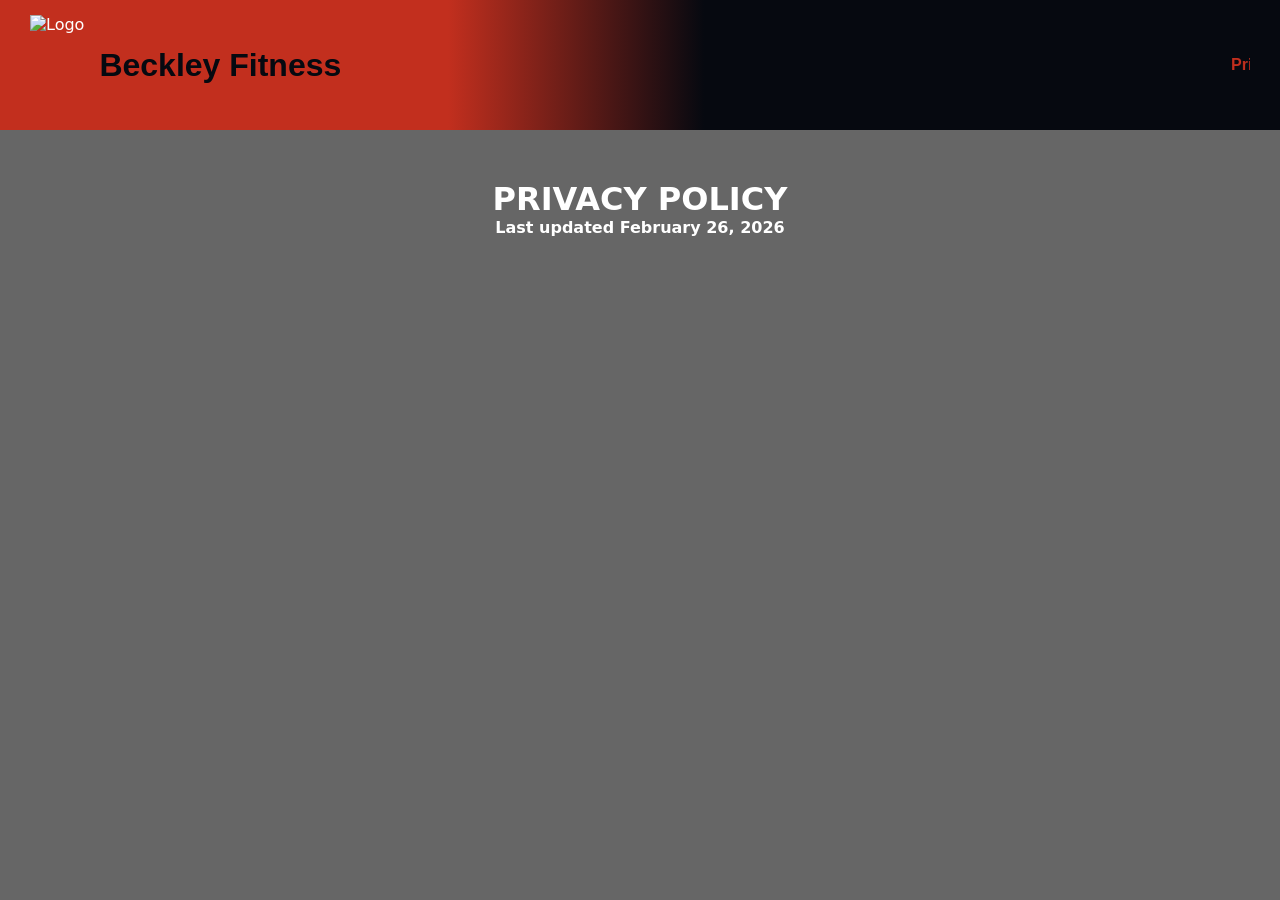
==== Views/index.html @ 9db426ea "Rename Index.html to index.html" ====
<!DOCTYPE html>
<html lang="en">
<head>
    <meta charset="UTF-8">
    <meta name="viewport" content="width=device-width, initial-scale=1.0">
    <title>Privacy & Safety Policy - Beckley Fitness</title>
    <link rel="stylesheet" href="../StyleSheets/Styles.css">
</head>
<body>

    <header class="topbar">
        <img src="../Images/logo.png" alt="Logo" class="topbar-logo">
        <div class="title">Beckley Fitness</div>
        <marquee class="announcements">
            Privacy Policy and Safety Information
        </marquee>
    </header>

    <main class="content">
        <div class="policy-content" id="policy-content">
            <style>
                [data-custom-class='body'], [data-custom-class='body'] * {
                    background: transparent !important;
                }
                [data-custom-class='title'], [data-custom-class='title'] * {
                    font-family: Arial !important;
                    font-size: 26px !important;
                    color: #000000 !important;
                }
                [data-custom-class='subtitle'], [data-custom-class='subtitle'] * {
                    font-family: Arial !important;
                    color: #595959 !important;
                    font-size: 14px !important;
                }
                [data-custom-class='heading_1'], [data-custom-class='heading_1'] * {
                    font-family: Arial !important;
                    font-size: 19px !important;
                    color: #000000 !important;
                }
                [data-custom-class='heading_2'], [data-custom-class='heading_2'] * {
                    font-family: Arial !important;
                    font-size: 17px !important;
                    color: #000000 !important;
                }
                [data-custom-class='body_text'], [data-custom-class='body_text'] * {
                    color: #595959 !important;
                    font-size: 14px !important;
                    font-family: Arial !important;
                }
                [data-custom-class='link'], [data-custom-class='link'] * {
                    color: #3030F1 !important;
                    font-size: 14px !important;
                    font-family: Arial !important;
                    word-break: break-word !important;
                }
            </style>

            <span style="display: block;margin: 0 auto 3.125rem;width: 11.125rem;height: 2.375rem;background: url(data:image/svg+xml;base64,...) center no-repeat;"></span>

            <div data-custom-class="body">
                <div>
                    <strong>
                        <span style="font-size: 26px;">
                            <span data-custom-class="title">
                                <bdt class="block-component"></bdt>
                                <bdt class="question"><h1>PRIVACY POLICY</h1></bdt>
                                <bdt class="statement-end-if-in-editor"></bdt>
                            </span>
                        </span>
                    </strong>
                </div>

                <div>
                    <span style="color: rgb(127, 127, 127);">
                        <strong>
                            <span style="font-size: 15px;">
                                <span data-custom-class="subtitle">
                                    Last updated <bdt class="question">February 26, 2026</bdt>
                                </span>
                            </span>
                        </strong>
                    </span>
                </div>
            </div>
        </div>
    </main>

    <script>
        const policy = document.getElementById("policy-content");

        if (policy) {

            policy.querySelectorAll("style").forEach(el => el.remove());

            policy.querySelectorAll("span").forEach(el => {
                const bg = el.getAttribute("style") || "";
                if (bg.includes("data:image/svg+xml;base64")) {
                    el.remove();
                }
            });

            // Remove all <bdt> tags but keep their contents
            policy.querySelectorAll("bdt").forEach(el => {
                el.replaceWith(...el.childNodes);
            });

            policy.querySelectorAll("[style]").forEach(el => {
                el.removeAttribute("style");
            });
            policy.querySelectorAll("div, span, p, strong, em").forEach(el => {
                if (!el.textContent.trim() && el.children.length === 0) {
                    el.remove();
                }
            });
        }
    </script>

</body>
</html>
---- StyleSheets/Styles.css ----
* {
  margin: 0;
  padding: 0;
  box-sizing: border-box;
}
@import url('https://fonts.googleapis.com/css2?family=Oswald:wght@700;900&family=Roboto:wght@400;500;700&display=swap');

body {
  font-family: 'Roboto', system-ui, sans-serif; 
  position: relative; 
  min-height: 100vh;
  color: #fff;
  display: flex;
  flex-direction: column;
  margin: 0;
  padding: 0;
}
body::before {
  content: "";
  position: fixed;
  top: 0;
  left: 0;
  width: 100%;
  height: 100%;
  background: url('../Images/gym3.png') no-repeat center center fixed;
  background-size: cover;
  z-index: -2;
}
body::after {
  content: "";
  position: fixed;
  top: 0;
  left: 0;
  width: 100%;
  height: 100%;
  background: rgba(0,0,0,0.6); 
  z-index: -1; 
}

.topbar {
  display: flex;
  justify-content: space-between;
  align-items: center;
  padding: 15px 30px;
  background: linear-gradient(to right, #c22f1e 35%, #060910 55%);
}
.topbar-logo {
  height: 100px;
  width: auto;
  margin-right: 15px;
}
.topbar .title {
  font-family: 'Oswald', sans-serif; 
  font-size: 2rem;
  font-weight: 900;
  color: #060910;
}
.topbar .announcements {
  flex: 1;
  margin-left: 40px;
  font-weight: 700;
  color: #c22f1e;
  font-family: 'Roboto', sans-serif;
}

.navbar {
  display: flex;
  justify-content: center;
  background: #c22f1e;
}
.navbar a {
  padding: 15px 25px;
  color: #fff;
  text-decoration: none;
  font-weight: 700;
  font-family: 'Oswald', sans-serif;
  transition: background 0.2s, color 0.2s;
}
.navbar a:hover {
  background: #e15e32;
}
.navbar a.active {
  background: #e15e32;
}

.content {
  flex: 1;
  max-width: 1400px;
  margin: 30px auto;
  padding: 20px;
  padding-bottom: 120px; 
  text-align: center;
}
.content h2 {
  margin-bottom: 25px;
  font-size: 2.2rem;
  color: #e15e32;
  font-family: 'Oswald', sans-serif; 
}

.location-header {
  text-align: center;
  font-size: 3rem;
  font-weight: 900;
  margin-top: 40px;
  margin-bottom: 15px;
  color: #e15e32;
  font-family: 'Oswald', sans-serif; 
}
.locations {
  display: flex;
  justify-content: center;
  gap: 30px;
  flex-wrap: wrap;
}
.location-wrapper {
  flex: 1 1 45%;
  max-width: 600px;
}
.location-card {
  position: relative;
  background: #c22f1e;
  border-radius: 15px;
  overflow: hidden;
  box-shadow: 0 4px 20px rgba(0,0,0,0.4);
  transition: transform 0.2s, background 0.2s;
}
.location-card:hover {
  transform: translateY(-5px);
  background: #a72719;
}
.location-card img {
  width: 100%;
  height: 350px;
  object-fit: cover;
  display: block;
}
.location-card .button {
  position: absolute;
  top: 15px;
  left: 15px;
  padding: 8px 15px;
  background: #e15e32;
  color: #fff;
  border-radius: 6px;
  text-decoration: none;
  font-weight: 700;
  font-size: 0.9rem;
  font-family: 'Oswald', sans-serif; /* button font matches header */
  transition: background 0.2s;
}
.location-card .button:hover {
  background: #972417;
}
.location-card .location-address {
  font-size: 0.95rem;
  margin: 10px 0 15px 0;
  color: #fff;
  text-align: center;
  font-family: 'Roboto', sans-serif;
}

.chatbar {
  position: fixed;
  bottom: 0;
  width: 100%;
  display: flex;
  justify-content: center;
  padding: 12px 30px;
  background: #1d3049;
  border-top: 2px solid #e15e32;
  z-index: 50;
}
.chatbar input {
  flex: 1;
  padding: 10px 15px;
  border: none;
  border-radius: 5px 0 0 5px;
  font-size: 1rem;
  font-family: 'Roboto', sans-serif;
}
.chatbar button {
  padding: 10px 18px;
  border: none;
  background: #e15e32;
  color: white;
  font-weight: bold;
  border-radius: 0 5px 5px 0;
  cursor: pointer;
  font-family: 'Oswald', sans-serif;
  transition: background 0.2s;
}
.chatbar button:hover {
  background: #b94e36;
}

.modal {
  display: none;
  position: fixed;
  z-index: 100;
  left: 0;
  top: 0;
  width: 100%;
  height: 100%;
  overflow: auto;
  background-color: rgba(0,0,0,0.8);
}
.modal-content {
  background-color: #060910;
  margin: 10% auto;
  padding: 20px;
  border-radius: 15px;
  width: 80%;
  max-width: 700px;
  color: #fff;
}
.modal-content h3 {
  color: #e15e32;
  font-family: 'Oswald', sans-serif;
}

.close {
  color: #ff0000;
  float: right;
  font-size: 1.5rem;
  cursor: pointer;
}

.locations-strip {
  background-color: #0a0a0a;
  padding: 10px 200px 20px 200px; 
  margin-top: -10px; 
}

.contact-box {
  max-width: 800px;
  margin: 40px auto;
  padding: 30px 40px;
  background-color: rgba(10,10,10,0.9);
  border-radius: 15px;
  box-shadow: 0 4px 20px rgba(0,0,0,0.5);
  text-align: left;
  font-family: 'Roboto', sans-serif;
  color: #fff;
}
.contact-box h2 {
  font-family: 'Oswald', sans-serif;
  font-size: 2rem;
  margin-bottom: 25px;
  color: #e15e32;
  text-align: center;
}
.contact-box .form-group {
  display: flex;
  flex-direction: column;
  margin-bottom: 15px;
}
.contact-box label {
  font-weight: 700;
  margin-bottom: 5px;
  font-family: 'Oswald', sans-serif;
}
.contact-box .required {
  color: #e03333;
}
.contact-box input {
  padding: 10px 15px;
  border: none;
  border-radius: 6px;
  font-size: 1rem;
  font-family: 'Roboto', sans-serif;
  background-color: #1d3049;
  color: #fff;
}
.contact-box input:focus {
  outline: 2px solid #e15e32;
}
.contact-box button {
  margin-top: 10px;
  padding: 12px 25px;
  background-color: #e15e32;
  color: #fff;
  font-family: 'Oswald', sans-serif;
  font-weight: 700;
  border: none;
  border-radius: 8px;
  cursor: pointer;
  transition: background 0.2s;
}
.contact-box button:hover {
  background-color: #b94e36;
}
.policy-box {
  max-width: 950px;
  margin: 20px auto;
  padding: 35px 45px;
  background-color: rgba(10, 10, 10, 0.9);
  border-radius: 15px;
  box-shadow: 0 4px 20px rgba(0,0,0,0.5);
  text-align: left;
  font-family: 'Roboto', sans-serif;
  color: #fff;
}

.policy-box h1 {
  font-family: 'Oswald', sans-serif;
  font-size: 2.5rem;
  margin-bottom: 10px;
  color: #e15e32;
  text-align: center;
}

.policy-box h2 {
  font-family: 'Oswald', sans-serif;
  font-size: 1.6rem;
  margin-top: 28px;
  margin-bottom: 12px;
  color: #e15e32;
}

.policy-box p {
  font-size: 1rem;
  line-height: 1.7;
  margin-bottom: 14px;
}

.policy-box ul {
  margin: 10px 0 20px 25px;
}

.policy-box li {
  margin-bottom: 10px;
  line-height: 1.6;
}

.effective-date {
  text-align: center;
  margin-bottom: 25px;
  color: #ddd;
}
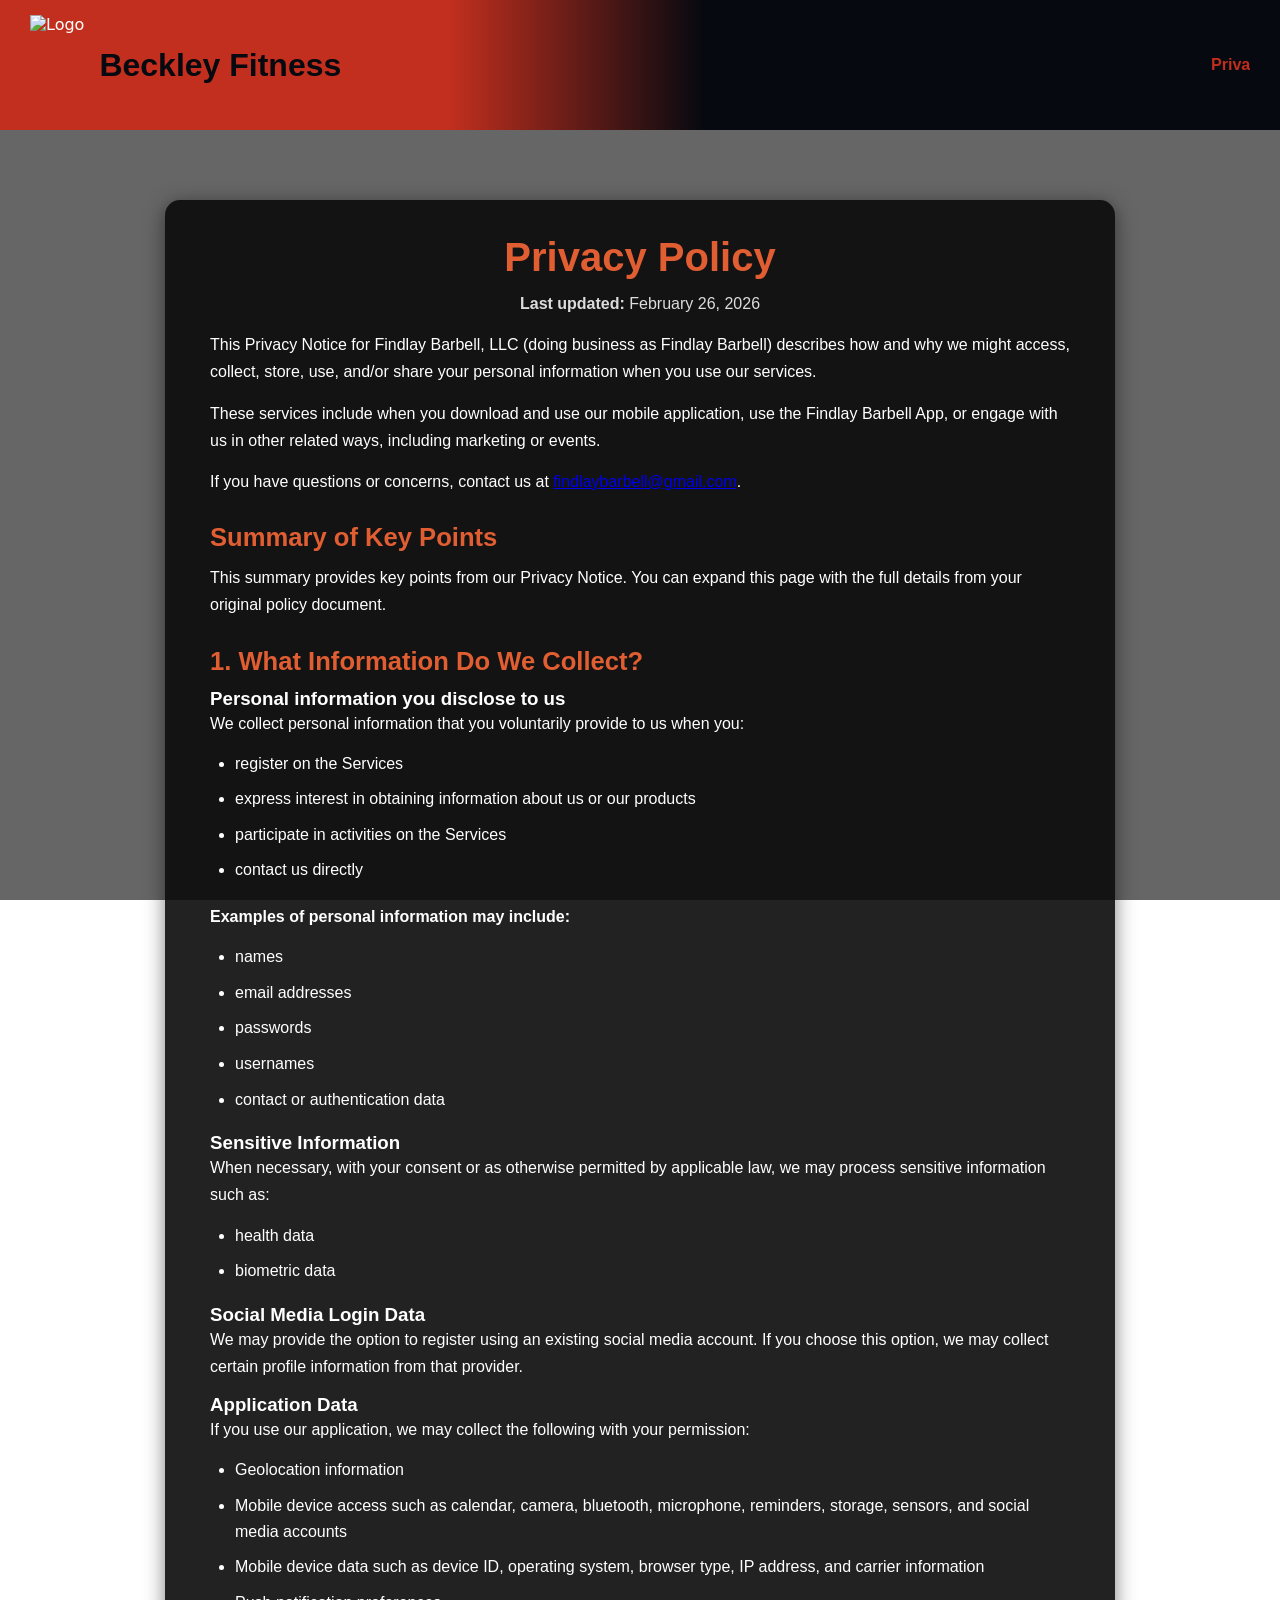
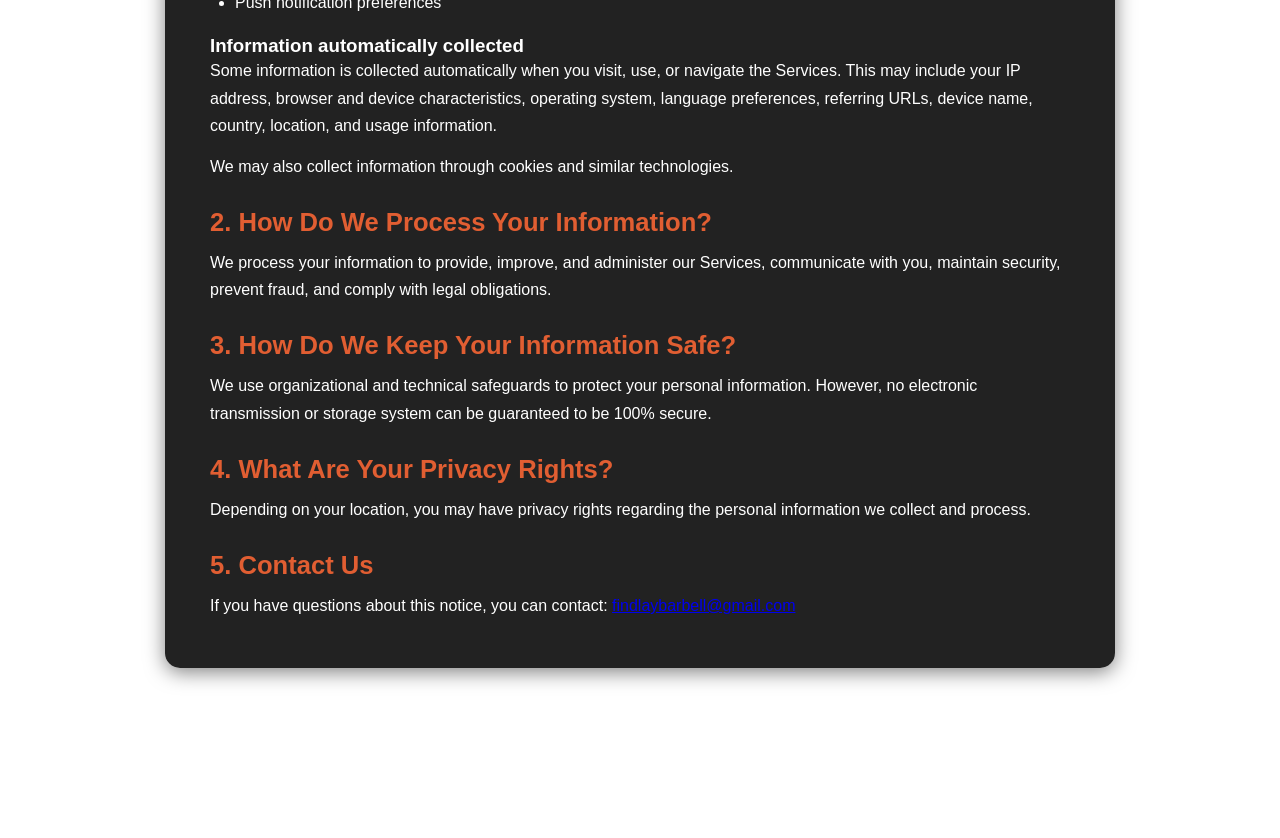
==== commit eeb3cd89: "ll" ====
--- a/Views/index.html
+++ b/Views/index.html
@@ -3,7 +3,7 @@
 <head>
     <meta charset="UTF-8">
     <meta name="viewport" content="width=device-width, initial-scale=1.0">
-    <title>Privacy & Safety Policy - Beckley Fitness</title>
+    <title>Privacy Policy - Beckley Fitness</title>
     <link rel="stylesheet" href="../StyleSheets/Styles.css">
 </head>
 <body>
@@ -17,103 +17,114 @@
     </header>
 
     <main class="content">
-        <div class="policy-content" id="policy-content">
-            <style>
-                [data-custom-class='body'], [data-custom-class='body'] * {
-                    background: transparent !important;
-                }
-                [data-custom-class='title'], [data-custom-class='title'] * {
-                    font-family: Arial !important;
-                    font-size: 26px !important;
-                    color: #000000 !important;
-                }
-                [data-custom-class='subtitle'], [data-custom-class='subtitle'] * {
-                    font-family: Arial !important;
-                    color: #595959 !important;
-                    font-size: 14px !important;
-                }
-                [data-custom-class='heading_1'], [data-custom-class='heading_1'] * {
-                    font-family: Arial !important;
-                    font-size: 19px !important;
-                    color: #000000 !important;
-                }
-                [data-custom-class='heading_2'], [data-custom-class='heading_2'] * {
-                    font-family: Arial !important;
-                    font-size: 17px !important;
-                    color: #000000 !important;
-                }
-                [data-custom-class='body_text'], [data-custom-class='body_text'] * {
-                    color: #595959 !important;
-                    font-size: 14px !important;
-                    font-family: Arial !important;
-                }
-                [data-custom-class='link'], [data-custom-class='link'] * {
-                    color: #3030F1 !important;
-                    font-size: 14px !important;
-                    font-family: Arial !important;
-                    word-break: break-word !important;
-                }
-            </style>
+        <div class="policy-box">
+            <h1>Privacy Policy</h1>
+            <p class="effective-date"><strong>Last updated:</strong> February 26, 2026</p>
 
-            <span style="display: block;margin: 0 auto 3.125rem;width: 11.125rem;height: 2.375rem;background: url(data:image/svg+xml;base64,...) center no-repeat;"></span>
+            <p>
+                This Privacy Notice for Findlay Barbell, LLC (doing business as Findlay Barbell)
+                describes how and why we might access, collect, store, use, and/or share your
+                personal information when you use our services.
+            </p>
 
-            <div data-custom-class="body">
-                <div>
-                    <strong>
-                        <span style="font-size: 26px;">
-                            <span data-custom-class="title">
-                                <bdt class="block-component"></bdt>
-                                <bdt class="question"><h1>PRIVACY POLICY</h1></bdt>
-                                <bdt class="statement-end-if-in-editor"></bdt>
-                            </span>
-                        </span>
-                    </strong>
-                </div>
+            <p>
+                These services include when you download and use our mobile application,
+                use the Findlay Barbell App, or engage with us in other related ways,
+                including marketing or events.
+            </p>
 
-                <div>
-                    <span style="color: rgb(127, 127, 127);">
-                        <strong>
-                            <span style="font-size: 15px;">
-                                <span data-custom-class="subtitle">
-                                    Last updated <bdt class="question">February 26, 2026</bdt>
-                                </span>
-                            </span>
-                        </strong>
-                    </span>
-                </div>
-            </div>
+            <p>
+                If you have questions or concerns, contact us at
+                <a href="mailto:findlaybarbell@gmail.com">findlaybarbell@gmail.com</a>.
+            </p>
+
+            <h2>Summary of Key Points</h2>
+            <p>
+                This summary provides key points from our Privacy Notice. You can expand this page
+                with the full details from your original policy document.
+            </p>
+
+            <h2>1. What Information Do We Collect?</h2>
+            <h3>Personal information you disclose to us</h3>
+            <p>We collect personal information that you voluntarily provide to us when you:</p>
+            <ul>
+                <li>register on the Services</li>
+                <li>express interest in obtaining information about us or our products</li>
+                <li>participate in activities on the Services</li>
+                <li>contact us directly</li>
+            </ul>
+
+            <p><strong>Examples of personal information may include:</strong></p>
+            <ul>
+                <li>names</li>
+                <li>email addresses</li>
+                <li>passwords</li>
+                <li>usernames</li>
+                <li>contact or authentication data</li>
+            </ul>
+
+            <h3>Sensitive Information</h3>
+            <p>
+                When necessary, with your consent or as otherwise permitted by applicable law,
+                we may process sensitive information such as:
+            </p>
+            <ul>
+                <li>health data</li>
+                <li>biometric data</li>
+            </ul>
+
+            <h3>Social Media Login Data</h3>
+            <p>
+                We may provide the option to register using an existing social media account.
+                If you choose this option, we may collect certain profile information from
+                that provider.
+            </p>
+
+            <h3>Application Data</h3>
+            <p>If you use our application, we may collect the following with your permission:</p>
+            <ul>
+                <li>Geolocation information</li>
+                <li>Mobile device access such as calendar, camera, bluetooth, microphone, reminders, storage, sensors, and social media accounts</li>
+                <li>Mobile device data such as device ID, operating system, browser type, IP address, and carrier information</li>
+                <li>Push notification preferences</li>
+            </ul>
+
+            <h3>Information automatically collected</h3>
+            <p>
+                Some information is collected automatically when you visit, use, or navigate the Services.
+                This may include your IP address, browser and device characteristics, operating system,
+                language preferences, referring URLs, device name, country, location, and usage information.
+            </p>
+
+            <p>
+                We may also collect information through cookies and similar technologies.
+            </p>
+
+            <h2>2. How Do We Process Your Information?</h2>
+            <p>
+                We process your information to provide, improve, and administer our Services,
+                communicate with you, maintain security, prevent fraud, and comply with legal obligations.
+            </p>
+
+            <h2>3. How Do We Keep Your Information Safe?</h2>
+            <p>
+                We use organizational and technical safeguards to protect your personal information.
+                However, no electronic transmission or storage system can be guaranteed to be 100% secure.
+            </p>
+
+            <h2>4. What Are Your Privacy Rights?</h2>
+            <p>
+                Depending on your location, you may have privacy rights regarding the personal
+                information we collect and process.
+            </p>
+
+            <h2>5. Contact Us</h2>
+            <p>
+                If you have questions about this notice, you can contact:
+                <a href="mailto:findlaybarbell@gmail.com">findlaybarbell@gmail.com</a>
+            </p>
         </div>
     </main>
 
-    <script>
-        const policy = document.getElementById("policy-content");
-
-        if (policy) {
-
-            policy.querySelectorAll("style").forEach(el => el.remove());
-
-            policy.querySelectorAll("span").forEach(el => {
-                const bg = el.getAttribute("style") || "";
-                if (bg.includes("data:image/svg+xml;base64")) {
-                    el.remove();
-                }
-            });
-
-            // Remove all <bdt> tags but keep their contents
-            policy.querySelectorAll("bdt").forEach(el => {
-                el.replaceWith(...el.childNodes);
-            });
-
-            policy.querySelectorAll("[style]").forEach(el => {
-                el.removeAttribute("style");
-            });
-            policy.querySelectorAll("div, span, p, strong, em").forEach(el => {
-                if (!el.textContent.trim() && el.children.length === 0) {
-                    el.remove();
-                }
-            });
-        }
-    </script>
-
 </body>
-</html>
+</html>
